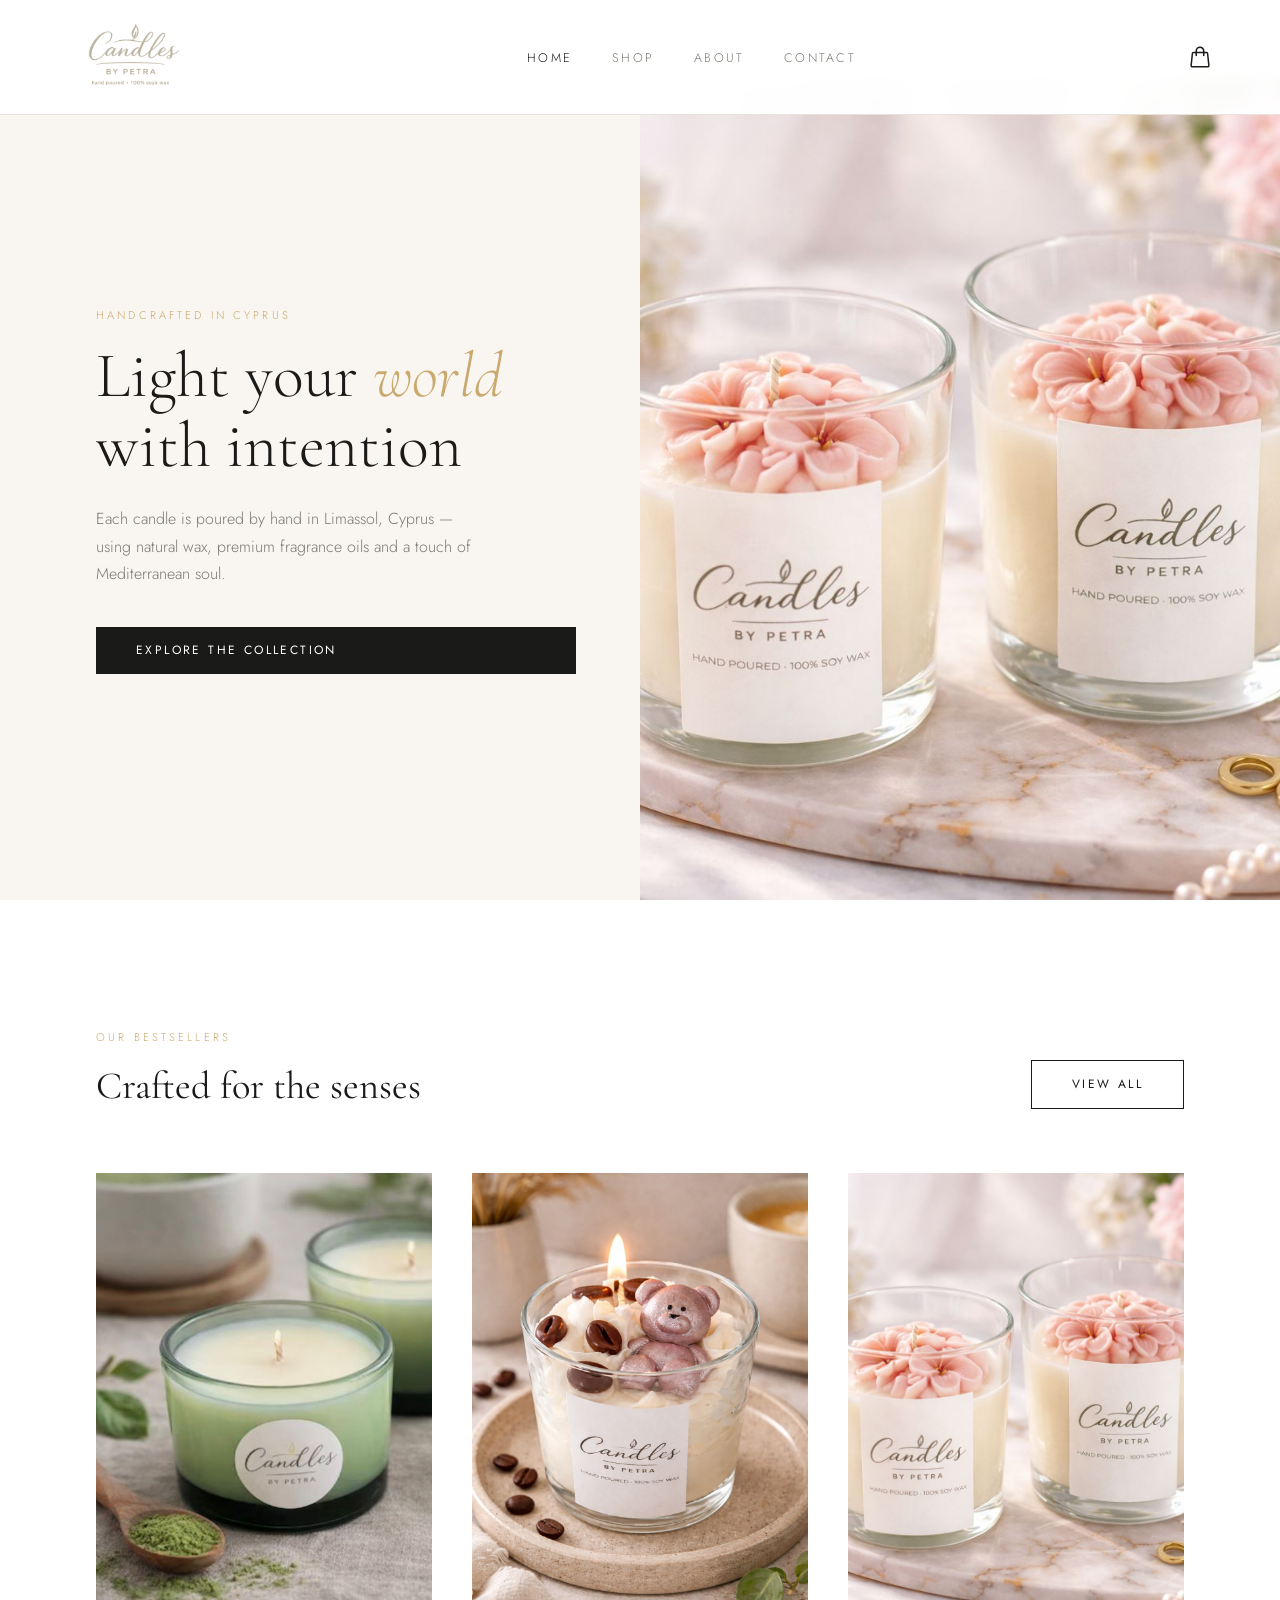
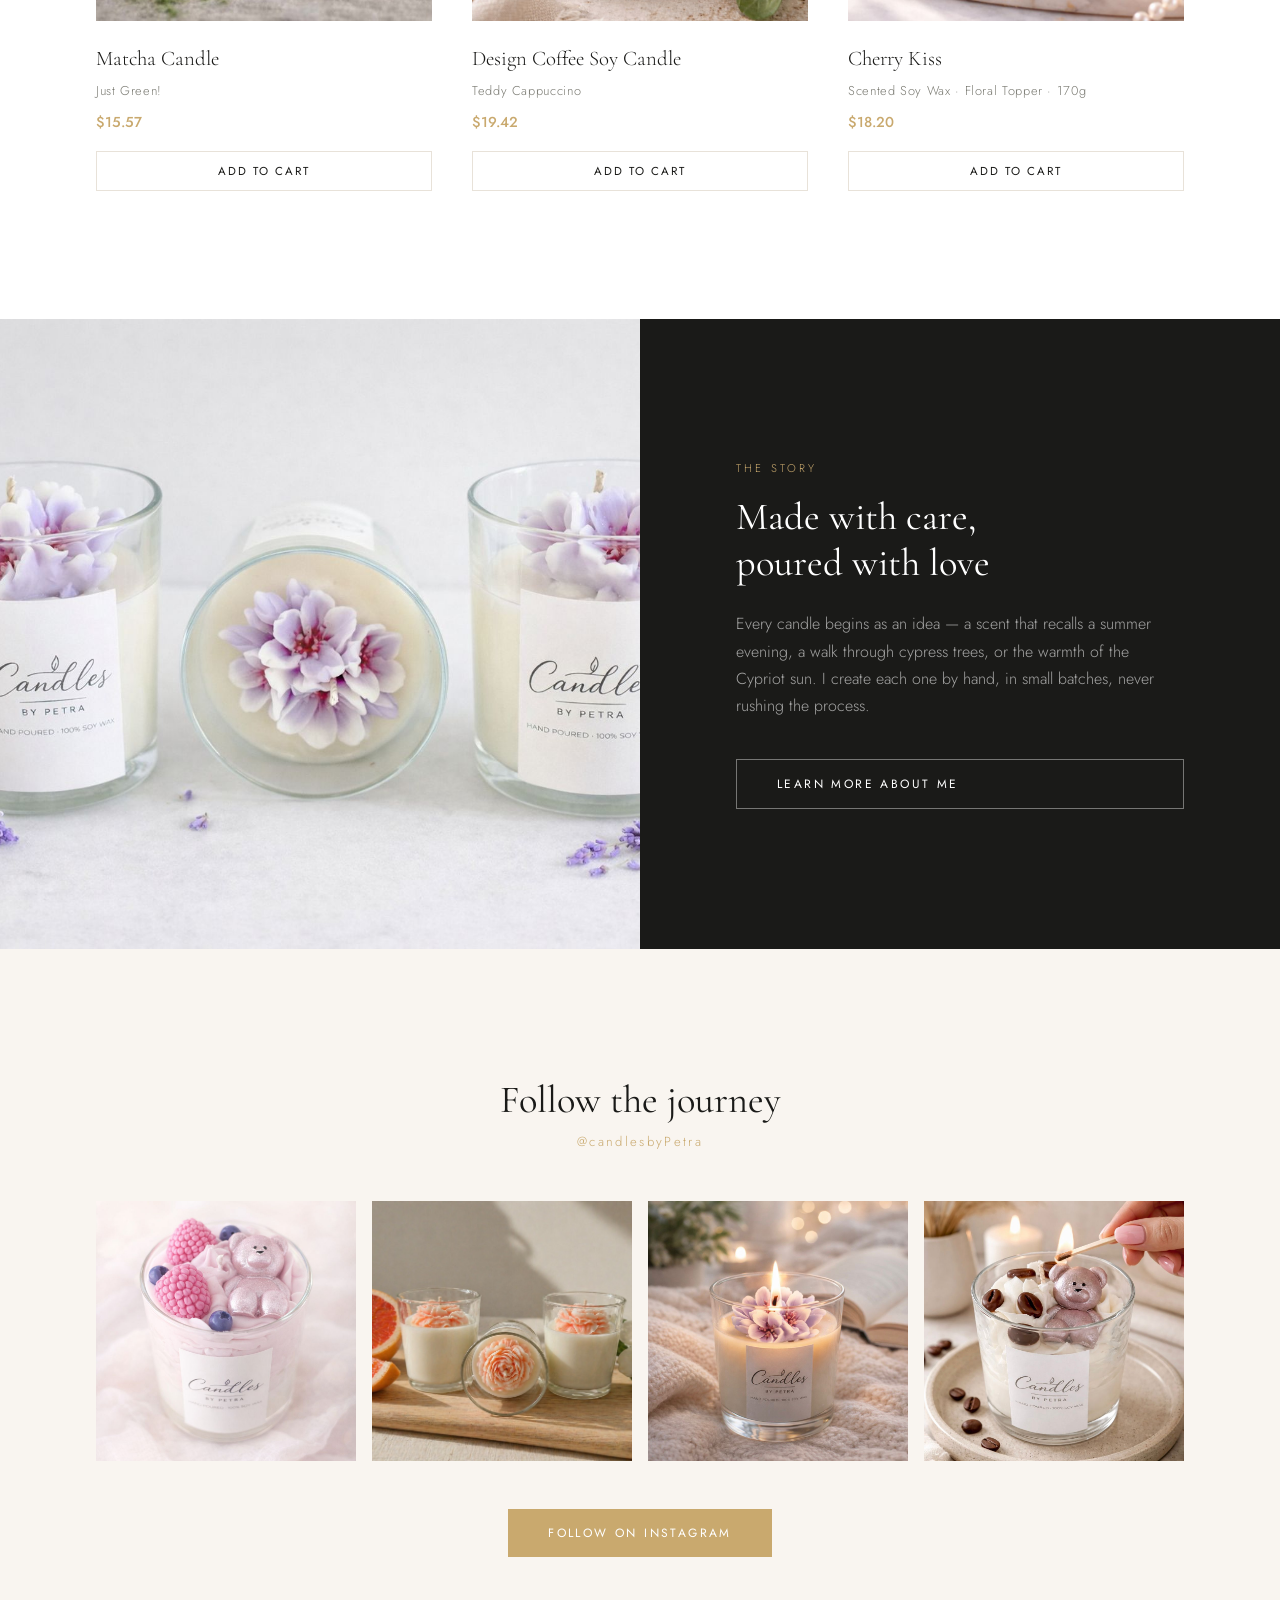
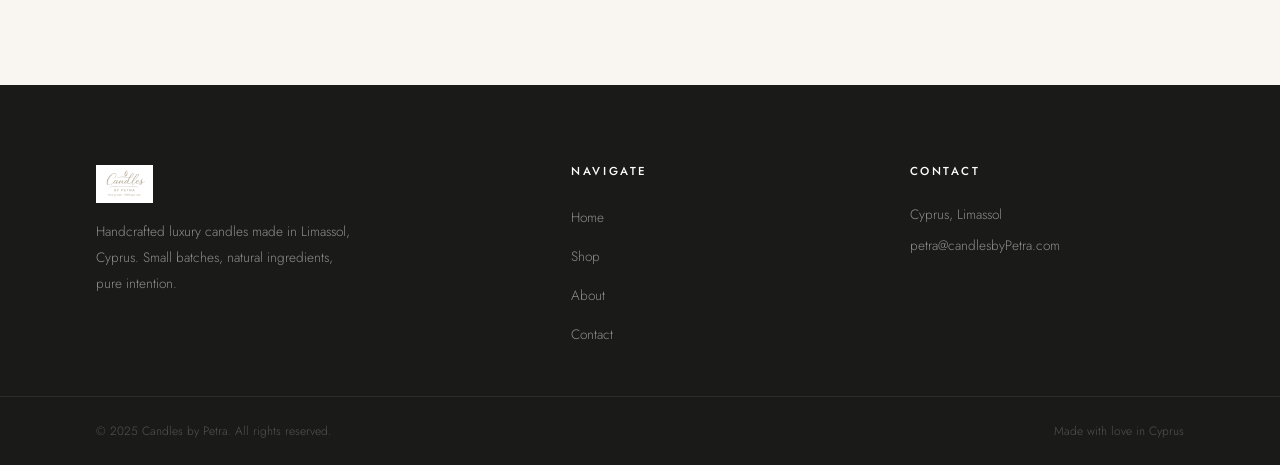
==== index.html @ 8d90f5c4 "Vytvoreni zakladni struktury webu a pridani obrazku" ====
<!DOCTYPE html>
<html lang="en">
<head>
  <meta charset="UTF-8">
  <meta name="viewport" content="width=device-width, initial-scale=1.0">
  <title>Candles by Petra — Handcrafted Luxury Candles, Cyprus</title>
  <meta name="description" content="Handcrafted luxury candles made with love in Cyprus. Natural ingredients, unique scents, pure artisan quality.">
  <link rel="stylesheet" href="css/style.css">
</head>
<body>

  <!-- NAV -->
  <nav>
    <a class="nav-logo" href="index.html">
      <img src="images/logo.jpeg" alt="Candles by Petra">
    </a>
    <ul class="nav-links">
      <li><a href="index.html" class="active">Home</a></li>
      <li><a href="pages/shop/shop.html">Shop</a></li>
      <li><a href="pages/about/about.html">About</a></li>
      <li><a href="pages/contact/contact.html">Contact</a></li>
    </ul>
    <button class="cart-icon-btn" onclick="openCart()">
      <svg xmlns="http://www.w3.org/2000/svg" fill="none" viewBox="0 0 24 24" stroke-width="1.5" stroke="currentColor">
        <path stroke-linecap="round" stroke-linejoin="round" d="M15.75 10.5V6a3.75 3.75 0 1 0-7.5 0v4.5m11.356-1.993 1.263 12c.07.665-.45 1.243-1.119 1.243H4.25a1.125 1.125 0 0 1-1.12-1.243l1.264-12A1.125 1.125 0 0 1 5.513 7.5h12.974c.576 0 1.059.435 1.119 1.007Z" />
      </svg>
      <span class="cart-badge">0</span>
    </button>
  </nav>

  <!-- HERO -->
  <section class="hero">
    <div class="hero-content">
      <span class="section-label">Handcrafted in Cyprus</span>
      <h1 class="hero-title">
        Light your <em>world</em><br>with intention
      </h1>
      <p class="hero-subtitle">
        Each candle is poured by hand in Limassol, Cyprus — using natural wax, premium fragrance oils and a touch of Mediterranean soul.
      </p>
      <a href="pages/shop/shop.html" class="btn btn-dark">Explore the Collection</a>
    </div>
    <div class="hero-image">
      <img src="images/Cherry Kiss-web photo.jpeg" alt="Candles by Petra">
    </div>
  </section>

  <!-- FEATURED PRODUCTS -->
  <section class="featured">
    <div class="featured-header">
      <div>
        <span class="section-label">Our Bestsellers</span>
        <h2>Crafted for the senses</h2>
      </div>
      <a href="pages/shop/shop.html" class="btn btn-outline">View all</a>
    </div>

    <div class="products-grid">

      <div class="product-card" data-name="Matcha Candle" data-price="15.57">
        <div class="product-image">
          <img src="images/matcha.jpeg" alt="Matcha Candle" onclick="openLightbox(this)">
          <div class="flame"></div>
        </div>
        <p class="product-name">Matcha Candle</p>
        <p class="product-scent">Just Green!</p>
        <p class="product-price">$15.57</p>
        <button class="btn-cart" onclick="addToCartFromCard(this)">Add to Cart</button>
      </div>

      <div class="product-card" data-name="Design Coffee Soy Candle" data-price="19.42">
        <div class="product-image">
          <img src="images/Teddy cappuccino.jpeg" alt="Design Coffee Soy Candle" onclick="openLightbox(this)">
          <div class="flame"></div>
        </div>
        <p class="product-name">Design Coffee Soy Candle</p>
        <p class="product-scent">Teddy Cappuccino</p>
        <p class="product-price">$19.42</p>
        <button class="btn-cart" onclick="addToCartFromCard(this)">Add to Cart</button>
      </div>

      <div class="product-card" data-name="Cherry Kiss" data-price="18.20">
        <div class="product-image">
          <img src="images/Cherry Kiss-web photo.jpeg" alt="Cherry Kiss Candle" onclick="openLightbox(this)">
          <div class="flame"></div>
        </div>
        <p class="product-name">Cherry Kiss</p>
        <p class="product-scent">Scented Soy Wax · Floral Topper · 170g</p>
        <p class="product-price">$18.20</p>
        <button class="btn-cart" onclick="addToCartFromCard(this)">Add to Cart</button>
      </div>

    </div>
  </section>

  <!-- ABOUT TEASER -->
  <section class="about-teaser">
    <div class="about-teaser-image">
      <img src="images/levander.jpeg" alt="Candles by Petra">
    </div>
    <div class="about-teaser-content">
      <span class="section-label">The Story</span>
      <h2>Made with care,<br>poured with love</h2>
      <p>
        Every candle begins as an idea — a scent that recalls a summer evening, a walk through cypress trees, or the warmth of the Cypriot sun. I create each one by hand, in small batches, never rushing the process.
      </p>
      <a href="pages/about/about.html" class="btn btn-outline">Learn more about me</a>
    </div>
  </section>

  <!-- INSTAGRAM -->
  <section class="instagram">
    <h2>Follow the journey</h2>
    <a href="#" class="instagram-handle">@candlesbyPetra</a>

    <div class="instagram-grid">
      <div class="instagram-item">
        <img src="images/Teddy Berry.jpeg" alt="">
      </div>
      <div class="instagram-item">
        <img src="images/citrus bloom.jpeg" alt="">
      </div>
      <div class="instagram-item">
        <img src="images/levander2.jpeg" alt="">
      </div>
      <div class="instagram-item">
        <img src="images/Teddy cappuccino2.jpeg" alt="">
      </div>
    </div>

    <a href="#" class="btn btn-gold">Follow on Instagram</a>
  </section>

  <!-- FOOTER -->
  <footer>
    <div class="footer-brand">
      <a class="footer-logo" href="index.html"><img src="images/logo.jpeg" alt="Candles by Petra" style="height:38px;width:auto;"></a>
      <p>Handcrafted luxury candles made in Limassol, Cyprus. Small batches, natural ingredients, pure intention.</p>
    </div>
    <div class="footer-col">
      <h4>Navigate</h4>
      <ul>
        <li><a href="index.html">Home</a></li>
        <li><a href="pages/shop/shop.html">Shop</a></li>
        <li><a href="pages/about/about.html">About</a></li>
        <li><a href="pages/contact/contact.html">Contact</a></li>
      </ul>
    </div>
    <div class="footer-col">
      <h4>Contact</h4>
      <p>Cyprus, Limassol</p>
      <p>petra@candlesbyPetra.com</p>
    </div>
  </footer>
  <div class="footer-bottom">
    <span>&copy; 2025 Candles by Petra. All rights reserved.</span>
    <span>Made with love in Cyprus</span>
  </div>

  <!-- CART DRAWER -->
  <div id="cart-overlay" onclick="closeCart()"></div>
  <div id="cart-drawer">
    <div class="cart-header">
      <h3>Your Cart</h3>
      <button class="cart-header-close" onclick="closeCart()">&times;</button>
    </div>
    <div id="cart-items"></div>
    <div class="cart-footer">
      <div class="cart-total-row">
        <span>Total</span>
        <span id="cart-total">$0.00</span>
      </div>
      <button class="btn-checkout">Proceed to Checkout</button>
      <p class="cart-note">Secure payment coming soon — we'll be in touch to confirm your order.</p>
    </div>
  </div>

  <!-- LIGHTBOX -->
  <div id="lightbox">
    <button id="lightbox-close" onclick="closeLightbox()">&times;</button>
    <img id="lightbox-img" src="" alt="">
  </div>

  <script src="js/cart.js"></script>
  <script>
    function openLightbox(img) {
      document.getElementById('lightbox-img').src = img.src;
      document.getElementById('lightbox').classList.add('active');
      document.body.style.overflow = 'hidden';
    }
    function closeLightbox() {
      document.getElementById('lightbox').classList.remove('active');
      document.body.style.overflow = '';
    }
    document.getElementById('lightbox').addEventListener('click', function(e) {
      if (e.target === this) closeLightbox();
    });
    document.addEventListener('keydown', function(e) {
      if (e.key === 'Escape') closeLightbox();
    });
  </script>

</body>
</html>
---- css/style.css ----
@import url('https://fonts.googleapis.com/css2?family=Cormorant+Garamond:ital,wght@0,300;0,400;0,500;1,300;1,400&family=Jost:wght@300;400;500&display=swap');

*, *::before, *::after {
  box-sizing: border-box;
  margin: 0;
  padding: 0;
}

:root {
  --cream: #f9f5f0;
  --white: #ffffff;
  --gold: #c9a96e;
  --gold-light: #e8d5b0;
  --dark: #1a1a18;
  --grey: #7a7a72;
  --border: #e8e2d9;
}

html {
  scroll-behavior: smooth;
}

body {
  background-color: var(--cream);
  color: var(--dark);
  font-family: 'Jost', sans-serif;
  font-weight: 300;
  font-size: 16px;
  line-height: 1.7;
}

h1, h2, h3, h4 {
  font-family: 'Cormorant Garamond', serif;
  font-weight: 400;
  line-height: 1.2;
}

a {
  color: inherit;
  text-decoration: none;
}

img {
  display: block;
  max-width: 100%;
}

/* ── NAV ── */

nav {
  position: fixed;
  top: 0;
  left: 0;
  right: 0;
  z-index: 100;
  display: flex;
  align-items: center;
  justify-content: space-between;
  padding: 0.75rem 4rem;
  background-color: rgba(255, 255, 255, 0.97);
  backdrop-filter: blur(8px);
  border-bottom: 1px solid var(--border);
}

.nav-logo {
  display: flex;
  align-items: center;
  gap: 0.6rem;
}

.nav-logo img {
  height: 90px;
  width: auto;
  object-fit: contain;
}

.nav-links {
  display: flex;
  gap: 2.5rem;
  list-style: none;
}

.nav-links a {
  font-size: 0.78rem;
  letter-spacing: 0.18em;
  text-transform: uppercase;
  color: var(--grey);
  transition: color 0.3s;
}

.nav-links a:hover,
.nav-links a.active {
  color: var(--dark);
}

/* ── BUTTONS ── */

.btn {
  display: inline-block;
  padding: 0.85rem 2.5rem;
  font-family: 'Jost', sans-serif;
  font-size: 0.75rem;
  font-weight: 400;
  letter-spacing: 0.2em;
  text-transform: uppercase;
  transition: all 0.3s;
  cursor: pointer;
  border: none;
}

.btn-dark {
  background-color: var(--dark);
  color: var(--white);
}

.btn-dark:hover {
  background-color: var(--gold);
}

.btn-outline {
  background-color: transparent;
  color: var(--dark);
  border: 1px solid var(--dark);
}

.btn-outline:hover {
  background-color: var(--dark);
  color: var(--white);
}

.btn-gold {
  background-color: var(--gold);
  color: var(--white);
}

.btn-gold:hover {
  background-color: var(--dark);
}

/* ── SECTION LABEL ── */

.section-label {
  display: block;
  font-size: 0.7rem;
  letter-spacing: 0.28em;
  text-transform: uppercase;
  color: var(--gold);
  margin-bottom: 1rem;
}

/* ── PLACEHOLDER (dokud nejsou fotky) ── */

.placeholder {
  width: 100%;
  height: 100%;
  background-color: var(--gold-light);
  display: flex;
  align-items: center;
  justify-content: center;
  color: var(--gold);
  font-family: 'Cormorant Garamond', serif;
  font-size: 0.9rem;
  letter-spacing: 0.1em;
}

/* ── HERO ── */

.hero {
  min-height: 100vh;
  display: grid;
  grid-template-columns: 1fr 1fr;
  padding-top: 80px;
}

.hero-content {
  display: flex;
  flex-direction: column;
  justify-content: center;
  padding: 6rem 4rem 6rem 6rem;
}

.hero-title {
  font-size: clamp(3rem, 5vw, 5.5rem);
  font-weight: 300;
  margin-bottom: 1.5rem;
  line-height: 1.1;
}

.hero-title em {
  font-style: italic;
  color: var(--gold);
}

.hero-subtitle {
  font-size: 1rem;
  color: var(--grey);
  margin-bottom: 2.5rem;
  max-width: 380px;
}

.hero-image {
  overflow: hidden;
  position: relative;
}

.hero-image img {
  width: 100%;
  height: 100%;
  object-fit: cover;
}

/* ── FEATURED PRODUCTS ── */

.featured {
  padding: 8rem 6rem;
  background-color: var(--white);
}

.featured-header {
  display: flex;
  align-items: flex-end;
  justify-content: space-between;
  margin-bottom: 4rem;
}

.featured-header h2 {
  font-size: clamp(2rem, 3vw, 3rem);
}

.products-grid {
  display: grid;
  grid-template-columns: repeat(3, 1fr);
  gap: 2.5rem;
}

.product-card {
  cursor: pointer;
}

.product-image {
  aspect-ratio: 3/4;
  overflow: hidden;
  margin-bottom: 1.25rem;
  position: relative;
}

.product-image img {
  width: 100%;
  height: 100%;
  object-fit: cover;
  transition: transform 0.6s ease;
}

.product-card:hover .product-image img,
.product-card:hover .product-image .placeholder {
  transform: scale(1.04);
}

.product-card:hover .placeholder {
  transform: scale(1.04);
}

.product-name {
  font-family: 'Cormorant Garamond', serif;
  font-size: 1.3rem;
  margin-bottom: 0.25rem;
}

.product-scent {
  font-size: 0.8rem;
  color: var(--grey);
  letter-spacing: 0.05em;
  margin-bottom: 0.5rem;
}

.product-price {
  font-size: 0.9rem;
  color: var(--gold);
  font-weight: 500;
}

/* ── ABOUT TEASER ── */

.about-teaser {
  display: grid;
  grid-template-columns: 1fr 1fr;
  min-height: 70vh;
}

.about-teaser-image {
  overflow: hidden;
}

.about-teaser-image img {
  width: 100%;
  height: 100%;
  object-fit: cover;
}

.about-teaser-content {
  display: flex;
  flex-direction: column;
  justify-content: center;
  padding: 6rem;
  background-color: var(--dark);
  color: var(--white);
}

.about-teaser-content .section-label {
  color: var(--gold);
}

.about-teaser-content h2 {
  font-size: clamp(2rem, 3vw, 3rem);
  margin-bottom: 1.5rem;
  color: var(--white);
}

.about-teaser-content p {
  color: rgba(255,255,255,0.6);
  margin-bottom: 2.5rem;
  max-width: 420px;
}

.about-teaser-content .btn-outline {
  color: var(--white);
  border-color: rgba(255,255,255,0.4);
}

.about-teaser-content .btn-outline:hover {
  background-color: var(--gold);
  border-color: var(--gold);
}

/* ── INSTAGRAM ── */

.instagram {
  padding: 8rem 6rem;
  text-align: center;
}

.instagram h2 {
  font-size: clamp(2rem, 3vw, 3rem);
  margin-bottom: 0.5rem;
}

.instagram-handle {
  display: block;
  font-size: 0.82rem;
  color: var(--gold);
  letter-spacing: 0.18em;
  margin-bottom: 3rem;
}

.instagram-grid {
  display: grid;
  grid-template-columns: repeat(4, 1fr);
  gap: 1rem;
  margin-bottom: 3rem;
}

.instagram-item {
  aspect-ratio: 1;
  overflow: hidden;
}

.instagram-item img {
  width: 100%;
  height: 100%;
  object-fit: cover;
  transition: transform 0.4s ease;
}

.instagram-item:hover img,
.instagram-item:hover .placeholder {
  transform: scale(1.05);
}

/* ── FOOTER ── */

footer {
  background-color: var(--dark);
  color: rgba(255,255,255,0.5);
  padding: 5rem 6rem 3rem;
  display: grid;
  grid-template-columns: 1.5fr 1fr 1fr;
  gap: 4rem;
}

.footer-logo {
  font-family: 'Cormorant Garamond', serif;
  font-size: 1.5rem;
  color: var(--white);
  margin-bottom: 1rem;
  display: block;
}

.footer-logo span {
  color: var(--gold);
}

.footer-brand p {
  font-size: 0.85rem;
  line-height: 1.9;
  max-width: 260px;
}

.footer-col h4 {
  color: var(--white);
  font-family: 'Jost', sans-serif;
  font-size: 0.72rem;
  font-weight: 500;
  letter-spacing: 0.22em;
  text-transform: uppercase;
  margin-bottom: 1.5rem;
}

.footer-col ul {
  list-style: none;
  display: flex;
  flex-direction: column;
  gap: 0.75rem;
}

.footer-col a {
  font-size: 0.85rem;
  color: rgba(255,255,255,0.5);
  transition: color 0.3s;
}

.footer-col a:hover {
  color: var(--gold);
}

.footer-col p {
  font-size: 0.85rem;
  margin-bottom: 0.5rem;
}

.footer-bottom {
  background-color: var(--dark);
  border-top: 1px solid rgba(255,255,255,0.08);
  padding: 1.5rem 6rem;
  font-size: 0.75rem;
  color: rgba(255,255,255,0.25);
  display: flex;
  justify-content: space-between;
}

/* ── PAGE HEADER ── */

.page-header {
  padding: 12rem 6rem 6rem;
  text-align: center;
  background-color: var(--white);
  border-bottom: 1px solid var(--border);
}

.page-header h1 {
  font-size: clamp(3rem, 5vw, 5rem);
  margin-bottom: 1rem;
}

.page-header p {
  color: var(--grey);
  max-width: 500px;
  margin: 0 auto;
  font-size: 1rem;
}

/* ── SHOP PAGE ── */

.shop-section {
  padding: 6rem;
  background-color: var(--cream);
}

.shop-grid {
  display: grid;
  grid-template-columns: repeat(3, 1fr);
  gap: 3rem;
}

/* ── ABOUT PAGE ── */

.about-story {
  display: grid;
  grid-template-columns: 1fr 1fr;
  min-height: 80vh;
}

.about-story-image {
  overflow: hidden;
}

.about-story-image img {
  width: 100%;
  height: 100%;
  object-fit: cover;
}

.about-story-content {
  padding: 7rem 5rem;
  display: flex;
  flex-direction: column;
  justify-content: center;
}

.about-story-content h2 {
  font-size: clamp(2rem, 3vw, 2.8rem);
  margin-bottom: 1.5rem;
}

.about-story-content p {
  color: var(--grey);
  margin-bottom: 1.25rem;
  max-width: 460px;
}

.about-values {
  padding: 8rem 6rem;
  background-color: var(--white);
  text-align: center;
}

.about-values h2 {
  font-size: clamp(2rem, 3vw, 3rem);
  margin-bottom: 4rem;
}

.values-grid {
  display: grid;
  grid-template-columns: repeat(3, 1fr);
  gap: 3rem;
}

.value-item h3 {
  font-size: 1.4rem;
  margin-bottom: 0.75rem;
  color: var(--gold);
}

.value-item p {
  font-size: 0.9rem;
  color: var(--grey);
}

/* ── CONTACT PAGE ── */

.contact-section {
  display: grid;
  grid-template-columns: 1fr 1fr;
  min-height: 80vh;
  padding-top: 80px;
}

.contact-info {
  padding: 7rem 5rem;
  background-color: var(--dark);
  color: var(--white);
  display: flex;
  flex-direction: column;
  justify-content: center;
}

.contact-info .section-label {
  color: var(--gold);
}

.contact-info h2 {
  font-size: clamp(2rem, 3vw, 3rem);
  color: var(--white);
  margin-bottom: 1.5rem;
}

.contact-info p {
  color: rgba(255,255,255,0.6);
  margin-bottom: 2.5rem;
  max-width: 380px;
}

.contact-detail {
  margin-bottom: 1.25rem;
}

.contact-detail-label {
  font-size: 0.72rem;
  letter-spacing: 0.2em;
  text-transform: uppercase;
  color: var(--gold);
  margin-bottom: 0.25rem;
}

.contact-detail-value {
  font-size: 0.95rem;
  color: rgba(255,255,255,0.8);
}

.contact-form-wrap {
  padding: 7rem 5rem;
  background-color: var(--cream);
  display: flex;
  flex-direction: column;
  justify-content: center;
}

.contact-form-wrap h2 {
  font-size: clamp(1.8rem, 2.5vw, 2.5rem);
  margin-bottom: 2.5rem;
}

.form-group {
  margin-bottom: 1.5rem;
}

.form-group label {
  display: block;
  font-size: 0.72rem;
  letter-spacing: 0.18em;
  text-transform: uppercase;
  color: var(--grey);
  margin-bottom: 0.5rem;
}

.form-group input,
.form-group select,
.form-group textarea {
  width: 100%;
  padding: 0.85rem 1rem;
  background-color: var(--white);
  border: 1px solid var(--border);
  color: var(--dark);
  font-family: 'Jost', sans-serif;
  font-size: 0.9rem;
  font-weight: 300;
  outline: none;
  transition: border-color 0.3s;
  appearance: none;
}

.form-group input:focus,
.form-group select:focus,
.form-group textarea:focus {
  border-color: var(--gold);
}

.form-group textarea {
  height: 130px;
  resize: none;
}

/* ── CART ICON IN NAV ── */

.cart-icon-btn {
  background: none;
  border: none;
  cursor: pointer;
  position: relative;
  padding: 0.25rem;
  display: flex;
  align-items: center;
  color: var(--dark);
  transition: color 0.3s;
}

.cart-icon-btn:hover {
  color: var(--gold);
}

.cart-icon-btn svg {
  width: 24px;
  height: 24px;
}

.cart-badge {
  display: none;
  position: absolute;
  top: -4px;
  right: -6px;
  background-color: var(--gold);
  color: var(--white);
  font-size: 0.65rem;
  font-weight: 500;
  width: 18px;
  height: 18px;
  border-radius: 50%;
  align-items: center;
  justify-content: center;
  font-family: 'Jost', sans-serif;
}

/* ── ADD TO CART BUTTON ── */

.btn-cart {
  display: block;
  width: 100%;
  margin-top: 1rem;
  padding: 0.7rem 1rem;
  background-color: transparent;
  border: 1px solid var(--border);
  color: var(--dark);
  font-family: 'Jost', sans-serif;
  font-size: 0.72rem;
  font-weight: 400;
  letter-spacing: 0.18em;
  text-transform: uppercase;
  cursor: pointer;
  transition: all 0.3s;
}

.btn-cart:hover {
  background-color: var(--dark);
  border-color: var(--dark);
  color: var(--white);
}

/* ── CART OVERLAY ── */

#cart-overlay {
  display: none;
  position: fixed;
  inset: 0;
  background: rgba(0,0,0,0.45);
  z-index: 200;
}

#cart-overlay.active {
  display: block;
}

/* ── CART DRAWER ── */

#cart-drawer {
  position: fixed;
  top: 0;
  right: 0;
  width: 400px;
  max-width: 100vw;
  height: 100vh;
  background: var(--white);
  z-index: 201;
  display: flex;
  flex-direction: column;
  transform: translateX(100%);
  transition: transform 0.4s ease;
}

#cart-drawer.active {
  transform: translateX(0);
}

.cart-header {
  display: flex;
  align-items: center;
  justify-content: space-between;
  padding: 1.75rem 2rem;
  border-bottom: 1px solid var(--border);
}

.cart-header h3 {
  font-size: 1.4rem;
}

.cart-header-close {
  background: none;
  border: none;
  font-size: 1.8rem;
  font-weight: 300;
  cursor: pointer;
  color: var(--grey);
  line-height: 1;
  transition: color 0.2s;
}

.cart-header-close:hover {
  color: var(--dark);
}

#cart-items {
  flex: 1;
  overflow-y: auto;
  padding: 1.5rem 2rem;
}

.cart-empty {
  color: var(--grey);
  font-size: 0.9rem;
  text-align: center;
  padding: 3rem 0;
}

.cart-item {
  display: flex;
  align-items: center;
  justify-content: space-between;
  gap: 1rem;
  padding: 1.25rem 0;
  border-bottom: 1px solid var(--border);
}

.cart-item-info {
  flex: 1;
}

.cart-item-name {
  font-family: 'Cormorant Garamond', serif;
  font-size: 1.05rem;
  margin-bottom: 0.2rem;
}

.cart-item-price {
  font-size: 0.82rem;
  color: var(--gold);
  font-weight: 500;
}

.cart-item-controls {
  display: flex;
  align-items: center;
  gap: 0.5rem;
}

.qty-btn {
  background: none;
  border: 1px solid var(--border);
  width: 28px;
  height: 28px;
  cursor: pointer;
  font-size: 1rem;
  display: flex;
  align-items: center;
  justify-content: center;
  color: var(--dark);
  transition: all 0.2s;
}

.qty-btn:hover {
  background-color: var(--dark);
  color: var(--white);
  border-color: var(--dark);
}

.qty-num {
  font-size: 0.9rem;
  min-width: 20px;
  text-align: center;
}

.cart-remove {
  background: none;
  border: none;
  font-size: 1.3rem;
  color: var(--grey);
  cursor: pointer;
  margin-left: 0.25rem;
  line-height: 1;
  transition: color 0.2s;
}

.cart-remove:hover {
  color: var(--dark);
}

.cart-footer {
  padding: 1.5rem 2rem 2rem;
  border-top: 1px solid var(--border);
}

.cart-total-row {
  display: flex;
  justify-content: space-between;
  align-items: center;
  margin-bottom: 1.25rem;
  font-family: 'Cormorant Garamond', serif;
  font-size: 1.3rem;
}

.cart-total-row span:last-child {
  color: var(--gold);
  font-weight: 500;
}

.btn-checkout {
  display: block;
  width: 100%;
  padding: 1rem;
  background-color: var(--dark);
  color: var(--white);
  font-family: 'Jost', sans-serif;
  font-size: 0.75rem;
  font-weight: 400;
  letter-spacing: 0.2em;
  text-transform: uppercase;
  border: none;
  cursor: pointer;
  transition: background-color 0.3s;
  margin-bottom: 0.75rem;
}

.btn-checkout:hover {
  background-color: var(--gold);
}

.cart-note {
  font-size: 0.75rem;
  color: var(--grey);
  text-align: center;
  line-height: 1.5;
}

/* ── FLAME EFFECT ── */

.flame {
  position: absolute;
  top: 14px;
  left: 50%;
  transform: translateX(-50%);
  width: 18px;
  height: 30px;
  opacity: 0;
  transition: opacity 0.4s ease;
  pointer-events: none;
  z-index: 3;
}

.flame::before {
  content: '';
  position: absolute;
  bottom: 0;
  left: 50%;
  transform: translateX(-50%);
  width: 16px;
  height: 28px;
  background: radial-gradient(ellipse at 50% 90%, #fff 0%, #ffe566 18%, #ff9500 55%, #ff3300 82%, transparent 100%);
  border-radius: 50% 50% 30% 30% / 60% 60% 40% 40%;
  filter: blur(0.5px);
  animation: flicker 0.5s ease-in-out infinite alternate;
}

.flame::after {
  content: '';
  position: absolute;
  bottom: 0;
  left: 50%;
  transform: translateX(-50%);
  width: 10px;
  height: 10px;
  background: rgba(255, 210, 60, 0.5);
  border-radius: 50%;
  filter: blur(5px);
  animation: glow 0.5s ease-in-out infinite alternate;
}

.product-card:hover .flame {
  opacity: 1;
}

@keyframes flicker {
  0%   { transform: translateX(-50%) scaleX(1)    scaleY(1)    rotate(-3deg); filter: blur(0.5px); }
  100% { transform: translateX(-50%) scaleX(0.78) scaleY(1.18) rotate(3deg);  filter: blur(1px);   }
}

@keyframes glow {
  0%   { opacity: 0.5; transform: translateX(-50%) scale(1);   }
  100% { opacity: 1;   transform: translateX(-50%) scale(1.6); }
}

/* ── PRODUCT CARD HOVER ── */

.product-card {
  transition: transform 0.35s ease;
}

.product-card:hover {
  transform: translateY(-8px);
}

.product-image {
  box-shadow: 0 0 0 rgba(0,0,0,0);
  transition: box-shadow 0.35s ease;
}

.product-card:hover .product-image {
  box-shadow: 0 24px 48px rgba(0,0,0,0.13);
}

.product-image img {
  cursor: zoom-in;
}

/* ── LIGHTBOX ── */

#lightbox {
  display: none;
  position: fixed;
  inset: 0;
  background: rgba(10, 10, 8, 0.88);
  z-index: 999;
  align-items: center;
  justify-content: center;
  padding: 2rem;
  cursor: pointer;
}

#lightbox.active {
  display: flex;
}

#lightbox-img {
  max-width: 88vw;
  max-height: 88vh;
  object-fit: contain;
  cursor: default;
  box-shadow: 0 40px 80px rgba(0,0,0,0.5);
}

#lightbox-close {
  position: fixed;
  top: 1.25rem;
  right: 1.75rem;
  color: rgba(255,255,255,0.8);
  font-size: 2.2rem;
  font-weight: 300;
  font-family: 'Jost', sans-serif;
  line-height: 1;
  background: none;
  border: none;
  cursor: pointer;
  transition: color 0.2s;
  z-index: 1000;
}

#lightbox-close:hover {
  color: var(--gold);
}

/* ── RESPONSIVE ── */

@media (max-width: 1024px) {
  nav { padding: 1.25rem 2rem; }
  .hero { grid-template-columns: 1fr; min-height: auto; }
  .hero-image { height: 60vh; }
  .hero-content { padding: 4rem 2.5rem; }
  .featured { padding: 5rem 2.5rem; }
  .products-grid { grid-template-columns: repeat(2, 1fr); }
  .about-teaser { grid-template-columns: 1fr; }
  .about-teaser-image { height: 50vh; }
  .about-teaser-content { padding: 4rem 2.5rem; }
  .instagram { padding: 5rem 2.5rem; }
  .instagram-grid { grid-template-columns: repeat(2, 1fr); }
  footer { grid-template-columns: 1fr 1fr; padding: 4rem 2.5rem 2.5rem; gap: 2rem; }
  .footer-bottom { padding: 1rem 2.5rem; }
  .page-header { padding: 8rem 2.5rem 4rem; }
  .shop-section { padding: 4rem 2.5rem; }
  .shop-grid { grid-template-columns: repeat(2, 1fr); }
  .about-story { grid-template-columns: 1fr; }
  .about-story-image { height: 50vh; }
  .about-story-content { padding: 4rem 2.5rem; }
  .about-values { padding: 5rem 2.5rem; }
  .values-grid { grid-template-columns: 1fr; gap: 2rem; }
  .contact-section { grid-template-columns: 1fr; }
  .contact-info { padding: 5rem 2.5rem; }
  .contact-form-wrap { padding: 4rem 2.5rem; }
}

@media (max-width: 600px) {
  nav { padding: 1rem 1.5rem; }
  .nav-links { gap: 1.5rem; }
  .hero-content { padding: 3rem 1.5rem; }
  .featured { padding: 4rem 1.5rem; }
  .products-grid { grid-template-columns: 1fr; }
  .featured-header { flex-direction: column; align-items: flex-start; gap: 1rem; }
  .about-teaser-content { padding: 3rem 1.5rem; }
  .instagram { padding: 4rem 1.5rem; }
  footer { grid-template-columns: 1fr; padding: 3rem 1.5rem 2rem; }
  .footer-bottom { padding: 1rem 1.5rem; flex-direction: column; gap: 0.5rem; }
  .shop-section { padding: 3rem 1.5rem; }
  .shop-grid { grid-template-columns: 1fr; }
  .about-story-content { padding: 3rem 1.5rem; }
  .about-values { padding: 4rem 1.5rem; }
  .contact-info { padding: 4rem 1.5rem; }
  .contact-form-wrap { padding: 3rem 1.5rem; }
}
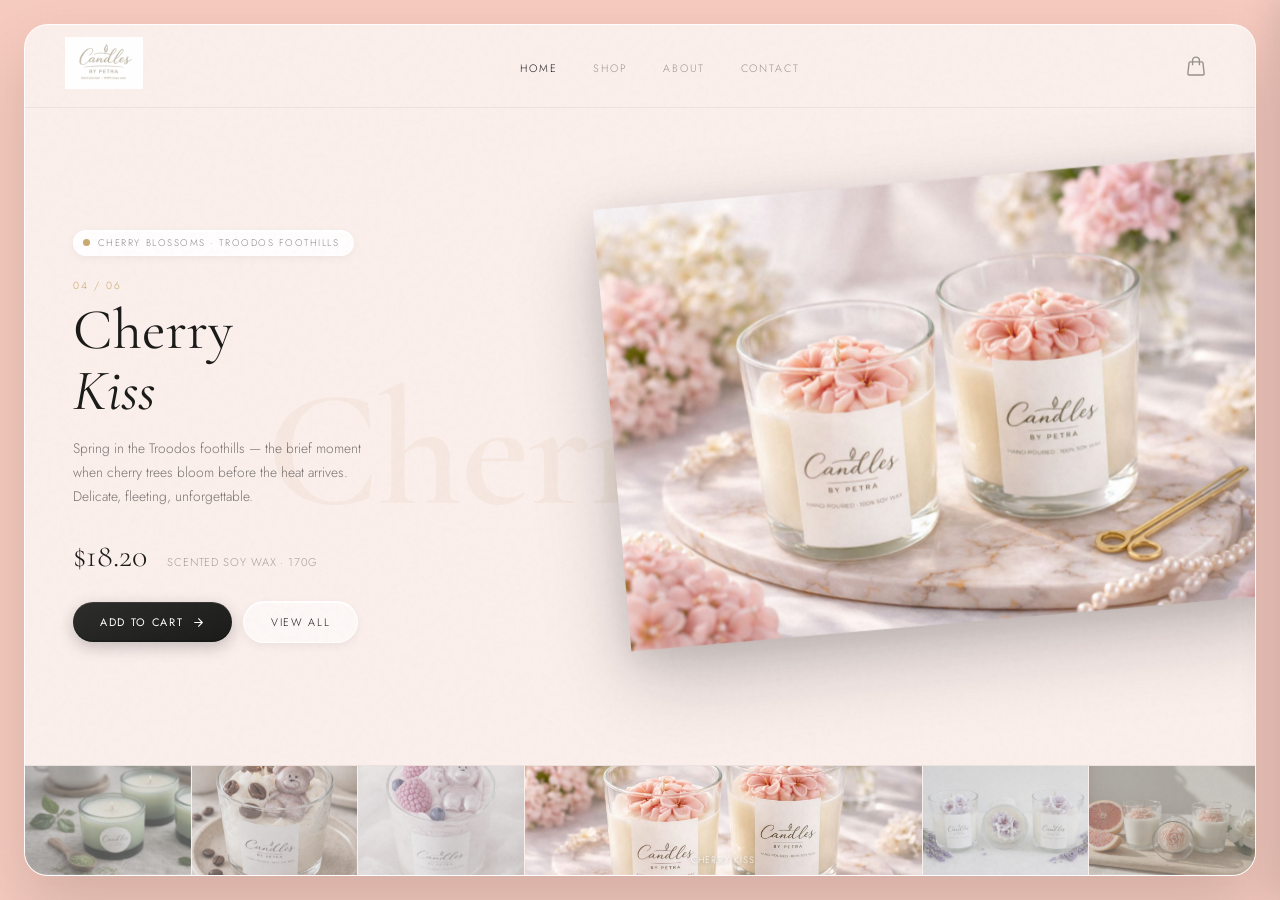
==== commit 983a008f: "upravy" ====
--- a/index.html
+++ b/index.html
@@ -5,173 +5,475 @@
   <meta name="viewport" content="width=device-width, initial-scale=1.0">
   <title>Candles by Petra — Handcrafted Luxury Candles, Cyprus</title>
   <meta name="description" content="Handcrafted luxury candles made with love in Cyprus. Natural ingredients, unique scents, pure artisan quality.">
-  <link rel="stylesheet" href="css/style.css">
+  <link href="https://fonts.googleapis.com/css2?family=Cormorant+Garamond:ital,wght@0,300;0,400;0,600;1,400&family=Jost:wght@200;300;400;500&display=swap" rel="stylesheet">
+  <style>
+    *, *::before, *::after { box-sizing:border-box; margin:0; padding:0; }
+    :root { --gold:#c9a96e; --dark:#1a1a18; --border:#e8e2d9; --grey:#7a7a72; --cream:#f9f5f0; --white:#ffffff; }
+
+    html, body { width:100%; height:100%; overflow:hidden; font-family:'Jost',sans-serif; font-weight:300; }
+
+    body {
+      display:flex; align-items:center; justify-content:center;
+      padding:1.5rem;
+      background-color:#ecccc4;
+      transition:background-color .28s ease;
+    }
+
+    /* ambient outer glow */
+    #ambient {
+      position:fixed; inset:-60px; z-index:0; pointer-events:none;
+      background-color:#ecccc4;
+      transition:background-color .28s ease;
+      filter:blur(50px) saturate(1.4);
+      transform:translateZ(0);
+    }
+
+    /* ── CARD ── */
+    .card {
+      position:relative; z-index:1;
+      width:100%; max-width:1300px;
+      height:calc(100vh - 3rem);
+      background:rgba(255,255,255,.84);
+      border-radius:24px;
+      border:1px solid rgba(255,255,255,.75);
+      box-shadow:0 32px 64px rgba(0,0,0,.14);
+      display:flex; flex-direction:column;
+      overflow:hidden;
+      transform:translateZ(0);
+      will-change:transform;
+    }
+
+    #card-bg {
+      position:absolute; inset:0; z-index:0; pointer-events:none;
+      background-color:#ecccc4;
+      transition:background-color .28s ease;
+      opacity:.18;
+    }
+
+    .card::after {
+      content:''; position:absolute; inset:0; z-index:99; pointer-events:none;
+      background-image:url("data:image/svg+xml,%3Csvg viewBox='0 0 200 200' xmlns='http://www.w3.org/2000/svg'%3E%3Cfilter id='n'%3E%3CfeTurbulence type='fractalNoise' baseFrequency='0.75' numOctaves='4' stitchTiles='stitch'/%3E%3C/filter%3E%3Crect width='100%25' height='100%25' filter='url(%23n)' opacity='0.038'/%3E%3C/svg%3E");
+      opacity:.5;
+    }
+
+    /* ── NAV ── */
+    .card-nav {
+      position:relative; z-index:10; flex-shrink:0;
+      display:flex; align-items:center; justify-content:space-between;
+      padding:.75rem 2.5rem;
+      border-bottom:1px solid rgba(0,0,0,.055);
+    }
+
+    .nav-logo img { height:52px; width:auto; display:block; }
+
+    .nav-links { display:flex; gap:2.2rem; list-style:none; align-items:center; }
+    .nav-links a {
+      font-size:.67rem; letter-spacing:.18em; text-transform:uppercase;
+      color:rgba(26,26,24,.42); text-decoration:none; transition:color .2s;
+    }
+    .nav-links a:hover, .nav-links a.active { color:var(--dark); }
+
+    /* cart icon in nav */
+    .cart-btn {
+      background:none; border:none; cursor:pointer;
+      position:relative; display:flex; align-items:center; justify-content:center;
+      width:38px; height:38px; color:rgba(26,26,24,.45);
+      transition:color .2s; flex-shrink:0;
+    }
+    .cart-btn:hover { color:var(--dark); }
+    .cart-btn svg { width:22px; height:22px; }
+    .cart-badge {
+      position:absolute; top:2px; right:2px;
+      min-width:16px; height:16px; padding:0 3px;
+      background:var(--gold); color:#fff; border-radius:8px;
+      font-size:.58rem; font-weight:400;
+      display:none; align-items:center; justify-content:center;
+    }
+
+    /* ── WATERMARK ── */
+    #watermark {
+      position:absolute; top:50%; left:50%;
+      transform:translate(-50%,-50%) translateZ(0);
+      font-family:'Cormorant Garamond',serif;
+      font-size:clamp(4rem,13vw,11rem);
+      font-weight:600; line-height:1; white-space:nowrap; letter-spacing:-.01em;
+      color:rgba(201,169,110,.09);
+      pointer-events:none; z-index:1; user-select:none;
+    }
+
+    /* ── MAIN ── */
+    .card-main {
+      flex:1; min-height:0; position:relative; z-index:2;
+      display:flex; align-items:stretch;
+    }
+
+    /* ── LEFT TEXT ── */
+    .text-col {
+      width:46%; display:flex; flex-direction:column; justify-content:center;
+      padding:1.5rem 1.5rem 1.5rem 3rem; position:relative; z-index:3;
+      transition:opacity .14s ease, transform .14s ease;
+      will-change:opacity,transform;
+    }
+    .text-col.out { opacity:0; transform:translateX(-14px) translateZ(0); }
+
+    .origin-badge {
+      display:inline-flex; align-items:center; gap:.5rem;
+      background:rgba(255,255,255,.88);
+      border:1px solid rgba(255,255,255,.9); border-radius:100px;
+      padding:.3rem .85rem .3rem .55rem; margin-bottom:1.4rem; width:fit-content;
+      box-shadow:0 2px 8px rgba(0,0,0,.05),0 1px 0 rgba(255,255,255,.9) inset;
+    }
+    .origin-dot { width:7px; height:7px; border-radius:50%; background:var(--gold); flex-shrink:0; }
+    .origin-label { font-size:.6rem; letter-spacing:.16em; text-transform:uppercase; color:rgba(26,26,24,.5); }
+
+    .candle-idx { font-size:.65rem; letter-spacing:.2em; text-transform:uppercase; color:var(--gold); margin-bottom:.45rem; }
+
+    .candle-name {
+      font-family:'Cormorant Garamond',serif;
+      font-size:clamp(2.6rem,4.5vw,4rem); font-weight:400; line-height:1.06;
+      color:var(--dark); margin-bottom:.85rem;
+    }
+    .candle-name em { font-style:italic; }
+
+    .candle-desc { font-size:.86rem; line-height:1.75; color:rgba(26,26,24,.58); max-width:320px; margin-bottom:1.75rem; }
+
+    .price-row { display:flex; align-items:baseline; gap:1.25rem; margin-bottom:1.6rem; }
+    .candle-price { font-family:'Cormorant Garamond',serif; font-size:2rem; color:var(--dark); }
+    .candle-scent { font-size:.7rem; letter-spacing:.08em; color:rgba(26,26,24,.38); text-transform:uppercase; }
+
+    .btn-row { display:flex; gap:.7rem; align-items:center; }
+
+    .btn-pill {
+      display:inline-flex; align-items:center; gap:.55rem;
+      padding:.75rem 1.7rem; border-radius:100px;
+      font-family:'Jost',sans-serif; font-size:.68rem; letter-spacing:.15em; text-transform:uppercase;
+      border:none; cursor:pointer;
+      transition:transform .12s ease, box-shadow .12s ease;
+      will-change:transform;
+    }
+    .btn-pill-dark {
+      background:linear-gradient(160deg,#2c2c2a,#1a1a18); color:#fff;
+      box-shadow:0 5px 16px rgba(0,0,0,.22),0 1px 0 rgba(255,255,255,.09) inset,0 -2px 0 rgba(0,0,0,.18) inset;
+    }
+    .btn-pill-dark:hover  { transform:translateY(-2px) translateZ(0); box-shadow:0 9px 22px rgba(0,0,0,.26),0 1px 0 rgba(255,255,255,.09) inset; }
+    .btn-pill-dark:active { transform:translateY(1px)  translateZ(0); box-shadow:0 2px 8px rgba(0,0,0,.2),0 -3px 5px rgba(0,0,0,.16) inset; }
+
+    .btn-pill-ghost {
+      background:rgba(255,255,255,.5); color:var(--dark);
+      border:1px solid rgba(255,255,255,.8);
+      box-shadow:0 3px 10px rgba(0,0,0,.06),0 1px 0 rgba(255,255,255,.95) inset;
+      text-decoration:none;
+    }
+    .btn-pill-ghost:hover  { background:rgba(255,255,255,.75); transform:translateY(-2px) translateZ(0); }
+    .btn-pill-ghost:active { transform:translateY(1px) translateZ(0); }
+
+    /* ── RIGHT IMAGE ── */
+    .img-col {
+      width:54%; position:relative; z-index:3;
+      display:flex; align-items:flex-end; justify-content:center;
+      padding-bottom:1rem; overflow:visible;
+    }
+
+    .product-wrap {
+      transform:rotate(-5deg) translateX(3%) translateZ(0);
+      transition:transform .35s cubic-bezier(.22,1,.36,1);
+      will-change:transform;
+      height:calc(100% + 50px); margin-top:-50px;
+      display:flex; align-items:flex-end; justify-content:center;
+      filter:drop-shadow(0 30px 40px rgba(0,0,0,.2)) drop-shadow(0 8px 16px rgba(0,0,0,.1));
+    }
+    .product-wrap:hover { transform:rotate(-2deg) translateX(1%) translateZ(0) scale(1.02); }
+
+    #product-img {
+      height:100%; width:auto; max-width:100%;
+      object-fit:contain; display:block;
+      transition:opacity .18s ease;
+      will-change:opacity;
+      cursor:zoom-in;
+    }
+
+    /* ── STRIP ── */
+    .card-strip {
+      position:relative; z-index:4;
+      display:flex; gap:1px; height:110px; flex-shrink:0;
+      border-top:1px solid rgba(0,0,0,.055); overflow:hidden;
+    }
+
+    .strip-item {
+      flex:1; position:relative; cursor:pointer; overflow:hidden;
+      transition:flex .28s cubic-bezier(.22,1,.36,1);
+    }
+    .strip-item.active { flex:2.4; }
+
+    .strip-item img {
+      width:100%; height:100%; object-fit:cover; display:block;
+      transition:transform .28s ease, filter .28s ease;
+      will-change:transform,filter;
+      filter:brightness(.88) saturate(.65);
+    }
+    .strip-item.active img { filter:brightness(1) saturate(1); }
+    .strip-item:hover img  { transform:scale(1.05) translateZ(0); }
+
+    .strip-item::after {
+      content:''; position:absolute; inset:0; z-index:1;
+      background:rgba(255,255,255,.32); transition:opacity .28s;
+    }
+    .strip-item.active::after { opacity:0; }
+
+    .strip-label {
+      position:absolute; bottom:.55rem; left:0; right:0; z-index:2;
+      text-align:center; font-size:.58rem; letter-spacing:.12em; text-transform:uppercase;
+      color:rgba(255,255,255,.92); text-shadow:0 1px 4px rgba(0,0,0,.4);
+      opacity:0; transition:opacity .2s; white-space:nowrap; overflow:hidden; text-overflow:ellipsis; padding:0 .5rem;
+    }
+    .strip-item.active .strip-label,
+    .strip-item:hover .strip-label { opacity:1; }
+
+    /* ── CART DRAWER ── */
+    #cart-overlay {
+      position:fixed; inset:0; background:rgba(0,0,0,.35);
+      z-index:500; opacity:0; pointer-events:none;
+      transition:opacity .3s ease;
+      transform:translateZ(0);
+    }
+    #cart-overlay.active { opacity:1; pointer-events:all; }
+
+    #cart-drawer {
+      position:fixed; top:0; right:0; width:400px; height:100vh;
+      background:#fff; z-index:501;
+      transform:translateX(100%) translateZ(0); transition:transform .35s ease;
+      display:flex; flex-direction:column;
+      box-shadow:-8px 0 32px rgba(0,0,0,.12);
+      will-change:transform;
+    }
+    #cart-drawer.active { transform:translateX(0); }
+
+    #cart-step-1, #cart-step-2 { display:flex; flex-direction:column; flex:1; overflow:hidden; min-height:0; }
+
+    .cart-header {
+      display:flex; align-items:center; justify-content:space-between;
+      padding:1.5rem 2rem; border-bottom:1px solid var(--border); flex-shrink:0;
+    }
+    .cart-header h3 { font-family:'Cormorant Garamond',serif; font-size:1.4rem; font-weight:400; }
+    .cart-header-close {
+      background:none; border:none; cursor:pointer;
+      font-size:1.4rem; color:var(--grey); line-height:1; padding:.25rem;
+      transition:color .2s;
+    }
+    .cart-header-close:hover { color:var(--dark); }
+
+    #cart-items { flex:1; overflow-y:auto; padding:1rem 2rem; }
+
+    .cart-empty { color:var(--grey); font-size:.9rem; text-align:center; padding:2rem 0; }
+
+    .cart-item {
+      display:flex; align-items:center; justify-content:space-between;
+      padding:.9rem 0; border-bottom:1px solid var(--border);
+    }
+    .cart-item-name  { font-size:.9rem; margin-bottom:.2rem; }
+    .cart-item-price { font-size:.8rem; color:var(--grey); }
+    .cart-item-controls { display:flex; align-items:center; gap:.5rem; }
+
+    .qty-btn {
+      width:28px; height:28px; border:1px solid var(--border); background:#fff;
+      cursor:pointer; font-size:.95rem; display:flex; align-items:center; justify-content:center;
+      border-radius:2px; transition:background .2s;
+    }
+    .qty-btn:hover { background:var(--cream); }
+    .qty-num { font-size:.85rem; min-width:20px; text-align:center; }
+
+    .cart-remove {
+      background:none; border:none; cursor:pointer; color:var(--grey);
+      font-size:1.1rem; padding:.2rem; transition:color .2s; line-height:1;
+    }
+    .cart-remove:hover { color:var(--dark); }
+
+    .cart-footer { padding:1.5rem 2rem 2rem; border-top:1px solid var(--border); flex-shrink:0; }
+
+    .cart-total-row {
+      display:flex; justify-content:space-between; align-items:center;
+      margin-bottom:1.25rem;
+      font-family:'Cormorant Garamond',serif; font-size:1.3rem;
+    }
+    .cart-total-row span:last-child { color:var(--gold); font-weight:500; }
+
+    .btn-checkout {
+      display:block; width:100%; padding:1rem;
+      background:var(--dark); color:#fff;
+      font-family:'Jost',sans-serif; font-size:.75rem; font-weight:400;
+      letter-spacing:.2em; text-transform:uppercase;
+      border:none; cursor:pointer; transition:background .3s; margin-bottom:.75rem;
+    }
+    .btn-checkout:hover { background:var(--gold); }
+
+    .cart-note { font-size:.75rem; color:var(--grey); text-align:center; line-height:1.5; }
+
+    /* checkout step */
+    .checkout-header {
+      display:flex; align-items:center; gap:.75rem;
+      padding:1.5rem 2rem 1rem; border-bottom:1px solid var(--border); flex-shrink:0;
+    }
+    .checkout-back-btn { background:none; border:none; cursor:pointer; color:var(--grey); font-size:1.3rem; transition:color .2s; }
+    .checkout-back-btn:hover { color:var(--dark); }
+    .checkout-header h3 { font-family:'Cormorant Garamond',serif; font-size:1.3rem; font-weight:400; }
+
+    .checkout-body { flex:1; overflow-y:auto; padding:1.5rem 2rem; }
+
+    .checkout-summary { background:var(--cream); border:1px solid var(--border); border-radius:4px; padding:1rem 1.25rem; margin-bottom:1.75rem; }
+    .checkout-summary-row { display:flex; justify-content:space-between; font-size:.85rem; color:var(--grey); padding:.2rem 0; }
+    .checkout-summary-total { display:flex; justify-content:space-between; font-family:'Cormorant Garamond',serif; font-size:1.1rem; border-top:1px solid var(--border); margin-top:.6rem; padding-top:.6rem; }
+    .checkout-summary-total span:last-child { color:var(--gold); font-weight:500; }
+
+    .checkout-form-row { display:grid; grid-template-columns:1fr 1fr; gap:1rem; }
+    .checkout-field { display:flex; flex-direction:column; gap:.35rem; margin-bottom:1rem; }
+    .checkout-field label { font-size:.72rem; letter-spacing:.12em; text-transform:uppercase; color:var(--grey); }
+    .checkout-field input, .checkout-field textarea {
+      padding:.65rem .85rem; border:1px solid var(--border); background:#fff;
+      font-family:'Jost',sans-serif; font-size:.9rem; font-weight:300; color:var(--dark);
+      outline:none; transition:border-color .2s; border-radius:2px;
+    }
+    .checkout-field input:focus, .checkout-field textarea:focus { border-color:var(--gold); }
+    .checkout-field textarea { resize:none; height:80px; }
+
+    .checkout-submit {
+      display:block; width:100%; padding:1rem;
+      background:var(--gold); color:#fff;
+      font-family:'Jost',sans-serif; font-size:.75rem; letter-spacing:.2em; text-transform:uppercase;
+      border:none; cursor:pointer; transition:background .3s; margin-top:.5rem;
+    }
+    .checkout-submit:hover { background:var(--dark); }
+
+    /* ── LIGHTBOX ── */
+    #lightbox {
+      display:none; position:fixed; inset:0;
+      background:rgba(10,10,8,.9); z-index:600;
+      align-items:center; justify-content:center;
+    }
+    #lightbox.active { display:flex; }
+    #lightbox img { max-height:88vh; max-width:88vw; object-fit:contain; border-radius:3px; }
+    #lightbox-close {
+      position:absolute; top:1.5rem; right:1.5rem;
+      background:none; border:none; color:#fff; font-size:2rem; cursor:pointer; opacity:.7; line-height:1;
+    }
+    #lightbox-close:hover { opacity:1; }
+  </style>
 </head>
 <body>
 
-  <!-- NAV -->
-  <nav>
-    <a class="nav-logo" href="index.html">
-      <img src="images/logo.jpeg" alt="Candles by Petra">
-    </a>
-    <ul class="nav-links">
-      <li><a href="index.html" class="active">Home</a></li>
-      <li><a href="pages/shop/shop.html">Shop</a></li>
-      <li><a href="pages/about/about.html">About</a></li>
-      <li><a href="pages/contact/contact.html">Contact</a></li>
-    </ul>
-    <button class="cart-icon-btn" onclick="openCart()">
-      <svg xmlns="http://www.w3.org/2000/svg" fill="none" viewBox="0 0 24 24" stroke-width="1.5" stroke="currentColor">
-        <path stroke-linecap="round" stroke-linejoin="round" d="M15.75 10.5V6a3.75 3.75 0 1 0-7.5 0v4.5m11.356-1.993 1.263 12c.07.665-.45 1.243-1.119 1.243H4.25a1.125 1.125 0 0 1-1.12-1.243l1.264-12A1.125 1.125 0 0 1 5.513 7.5h12.974c.576 0 1.059.435 1.119 1.007Z" />
-      </svg>
-      <span class="cart-badge">0</span>
-    </button>
-  </nav>
-
-  <!-- HERO -->
-  <section class="hero">
-    <div class="hero-content">
-      <span class="section-label">Handcrafted in Cyprus</span>
-      <h1 class="hero-title">
-        Light your <em>world</em><br>with intention
-      </h1>
-      <p class="hero-subtitle">
-        Each candle is poured by hand in Limassol, Cyprus — using natural wax, premium fragrance oils and a touch of Mediterranean soul.
-      </p>
-      <a href="pages/shop/shop.html" class="btn btn-dark">Explore the Collection</a>
-    </div>
-    <div class="hero-image">
-      <img src="images/Cherry Kiss-web photo.jpeg" alt="Candles by Petra">
-    </div>
-  </section>
-
-  <!-- FEATURED PRODUCTS -->
-  <section class="featured">
-    <div class="featured-header">
-      <div>
-        <span class="section-label">Our Bestsellers</span>
-        <h2>Crafted for the senses</h2>
-      </div>
-      <a href="pages/shop/shop.html" class="btn btn-outline">View all</a>
-    </div>
-
-    <div class="products-grid">
-
-      <div class="product-card" data-name="Matcha Candle" data-price="15.57">
-        <div class="product-image">
-          <img src="images/matcha.jpeg" alt="Matcha Candle" onclick="openLightbox(this)">
-          <div class="flame"></div>
-        </div>
-        <p class="product-name">Matcha Candle</p>
-        <p class="product-scent">Just Green!</p>
-        <p class="product-price">$15.57</p>
-        <button class="btn-cart" onclick="addToCartFromCard(this)">Add to Cart</button>
-      </div>
-
-      <div class="product-card" data-name="Design Coffee Soy Candle" data-price="19.42">
-        <div class="product-image">
-          <img src="images/Teddy cappuccino.jpeg" alt="Design Coffee Soy Candle" onclick="openLightbox(this)">
-          <div class="flame"></div>
-        </div>
-        <p class="product-name">Design Coffee Soy Candle</p>
-        <p class="product-scent">Teddy Cappuccino</p>
-        <p class="product-price">$19.42</p>
-        <button class="btn-cart" onclick="addToCartFromCard(this)">Add to Cart</button>
-      </div>
-
-      <div class="product-card" data-name="Cherry Kiss" data-price="18.20">
-        <div class="product-image">
-          <img src="images/Cherry Kiss-web photo.jpeg" alt="Cherry Kiss Candle" onclick="openLightbox(this)">
-          <div class="flame"></div>
-        </div>
-        <p class="product-name">Cherry Kiss</p>
-        <p class="product-scent">Scented Soy Wax · Floral Topper · 170g</p>
-        <p class="product-price">$18.20</p>
-        <button class="btn-cart" onclick="addToCartFromCard(this)">Add to Cart</button>
-      </div>
-
-    </div>
-  </section>
-
-  <!-- ABOUT TEASER -->
-  <section class="about-teaser">
-    <div class="about-teaser-image">
-      <img src="images/levander.jpeg" alt="Candles by Petra">
-    </div>
-    <div class="about-teaser-content">
-      <span class="section-label">The Story</span>
-      <h2>Made with care,<br>poured with love</h2>
-      <p>
-        Every candle begins as an idea — a scent that recalls a summer evening, a walk through cypress trees, or the warmth of the Cypriot sun. I create each one by hand, in small batches, never rushing the process.
-      </p>
-      <a href="pages/about/about.html" class="btn btn-outline">Learn more about me</a>
-    </div>
-  </section>
-
-  <!-- INSTAGRAM -->
-  <section class="instagram">
-    <h2>Follow the journey</h2>
-    <a href="#" class="instagram-handle">@candlesbyPetra</a>
-
-    <div class="instagram-grid">
-      <div class="instagram-item">
-        <img src="images/Teddy Berry.jpeg" alt="">
-      </div>
-      <div class="instagram-item">
-        <img src="images/citrus bloom.jpeg" alt="">
-      </div>
-      <div class="instagram-item">
-        <img src="images/levander2.jpeg" alt="">
-      </div>
-      <div class="instagram-item">
-        <img src="images/Teddy cappuccino2.jpeg" alt="">
-      </div>
-    </div>
-
-    <a href="#" class="btn btn-gold">Follow on Instagram</a>
-  </section>
-
-  <!-- FOOTER -->
-  <footer>
-    <div class="footer-brand">
-      <a class="footer-logo" href="index.html"><img src="images/logo.jpeg" alt="Candles by Petra" style="height:38px;width:auto;"></a>
-      <p>Handcrafted luxury candles made in Limassol, Cyprus. Small batches, natural ingredients, pure intention.</p>
-    </div>
-    <div class="footer-col">
-      <h4>Navigate</h4>
-      <ul>
-        <li><a href="index.html">Home</a></li>
+  <div id="ambient"></div>
+
+  <div class="card">
+    <div id="card-bg"></div>
+    <div id="watermark">Cherry Kiss</div>
+
+    <!-- NAV -->
+    <div class="card-nav">
+      <a href="index.html">
+        <img class="nav-logo" src="images/logo.jpeg" alt="Candles by Petra" style="height:52px;width:auto;">
+      </a>
+      <ul class="nav-links">
+        <li><a href="index.html" class="active">Home</a></li>
         <li><a href="pages/shop/shop.html">Shop</a></li>
         <li><a href="pages/about/about.html">About</a></li>
         <li><a href="pages/contact/contact.html">Contact</a></li>
       </ul>
+      <button class="cart-btn" onclick="openCart()">
+        <svg xmlns="http://www.w3.org/2000/svg" fill="none" viewBox="0 0 24 24" stroke-width="1.5" stroke="currentColor">
+          <path stroke-linecap="round" stroke-linejoin="round" d="M15.75 10.5V6a3.75 3.75 0 1 0-7.5 0v4.5m11.356-1.993 1.263 12c.07.665-.45 1.243-1.119 1.243H4.25a1.125 1.125 0 0 1-1.12-1.243l1.264-12A1.125 1.125 0 0 1 5.513 7.5h12.974c.576 0 1.059.435 1.119 1.007Z"/>
+        </svg>
+        <span class="cart-badge" id="home-badge"></span>
+      </button>
     </div>
-    <div class="footer-col">
-      <h4>Contact</h4>
-      <p>Cyprus, Limassol</p>
-      <p>petra@candlesbyPetra.com</p>
+
+    <!-- MAIN -->
+    <div class="card-main">
+
+      <div class="text-col" id="text-col">
+        <div class="origin-badge">
+          <div class="origin-dot"></div>
+          <span class="origin-label" id="origin-label">Cherry blossoms · Troodos foothills</span>
+        </div>
+        <p class="candle-idx"  id="candle-idx">04 / 06</p>
+        <h2 class="candle-name" id="candle-name">Cherry<br><em>Kiss</em></h2>
+        <p class="candle-desc"  id="candle-desc">Spring in the Troodos foothills — the brief moment when cherry trees bloom before the heat arrives. Delicate, fleeting, unforgettable.</p>
+        <div class="price-row">
+          <span class="candle-price" id="candle-price">$18.20</span>
+          <span class="candle-scent" id="candle-scent">Scented Soy Wax · 170g</span>
+        </div>
+        <div class="btn-row">
+          <button class="btn-pill btn-pill-dark" id="add-btn" onclick="addCurrentToCart()">
+            Add to Cart
+            <svg width="13" height="13" viewBox="0 0 24 24" fill="none" stroke="currentColor" stroke-width="2" stroke-linecap="round" stroke-linejoin="round"><path d="M5 12h14M12 5l7 7-7 7"/></svg>
+          </button>
+          <a class="btn-pill btn-pill-ghost" href="pages/shop/shop.html">View all</a>
+        </div>
+      </div>
+
+      <div class="img-col">
+        <div class="product-wrap">
+          <img id="product-img" src="images/Cherry Kiss-web photo.jpeg" alt="Cherry Kiss"
+               onclick="openLightbox(this)"
+               onerror="this.style.cssText='width:240px;height:380px;background:#e8c0b0;display:block;border-radius:6px'">
+        </div>
+      </div>
+
     </div>
-  </footer>
-  <div class="footer-bottom">
-    <span>&copy; 2025 Candles by Petra. All rights reserved.</span>
-    <span>Made with love in Cyprus</span>
+
+    <!-- STRIP -->
+    <div class="card-strip" id="strip"></div>
   </div>
 
   <!-- CART DRAWER -->
   <div id="cart-overlay" onclick="closeCart()"></div>
   <div id="cart-drawer">
-    <div class="cart-header">
-      <h3>Your Cart</h3>
-      <button class="cart-header-close" onclick="closeCart()">&times;</button>
+    <div id="cart-step-1">
+      <div class="cart-header">
+        <h3>Your Cart</h3>
+        <button class="cart-header-close" onclick="closeCart()">&times;</button>
+      </div>
+      <div id="cart-items"></div>
+      <div class="cart-footer">
+        <div class="cart-total-row">
+          <span>Total</span>
+          <span id="cart-total">$0.00</span>
+        </div>
+        <button class="btn-checkout" onclick="showCheckoutStep()">Proceed to Checkout</button>
+        <p class="cart-note">Free shipping within Cyprus · Worldwide shipping available</p>
+      </div>
     </div>
-    <div id="cart-items"></div>
-    <div class="cart-footer">
-      <div class="cart-total-row">
-        <span>Total</span>
-        <span id="cart-total">$0.00</span>
+    <div id="cart-step-2" style="display:none;">
+      <div class="checkout-header">
+        <button class="checkout-back-btn" onclick="showCartStep()">&#8592;</button>
+        <h3>Delivery Details</h3>
       </div>
-      <button class="btn-checkout">Proceed to Checkout</button>
-      <p class="cart-note">Secure payment coming soon — we'll be in touch to confirm your order.</p>
+      <div class="checkout-body">
+        <div id="checkout-summary"></div>
+        <form id="checkout-form">
+          <div class="checkout-form-row">
+            <div class="checkout-field">
+              <label for="co-first-name">First name</label>
+              <input type="text" id="co-first-name" name="first-name" placeholder="Jane" required>
+            </div>
+            <div class="checkout-field">
+              <label for="co-last-name">Last name</label>
+              <input type="text" id="co-last-name" name="last-name" placeholder="Smith" required>
+            </div>
+          </div>
+          <div class="checkout-field">
+            <label for="co-email">Email address</label>
+            <input type="email" id="co-email" name="email" placeholder="jane@example.com" required>
+          </div>
+          <div class="checkout-field">
+            <label for="co-phone">Phone number</label>
+            <input type="tel" id="co-phone" name="phone" placeholder="+357 99 000 000">
+          </div>
+          <div class="checkout-field">
+            <label for="co-address">Delivery address</label>
+            <textarea id="co-address" name="address" placeholder="Street, city, postal code, country" required></textarea>
+          </div>
+          <button type="submit" class="checkout-submit">Place Order</button>
+        </form>
+      </div>
     </div>
   </div>
 
@@ -183,22 +485,134 @@
 
   <script src="js/cart.js"></script>
   <script>
+    const candles = [
+      { img:'images/matcha.jpeg',                name:'Matcha<br><em>Candle</em>',           short:'Matcha Candle',         price:15.57, priceStr:'$15.57', scent:'Just Green! · Soy Wax · 150g',          desc:'High in the Troodos mountains, morning mist settles over cedar and pine. Cool, green stillness in every burn.',            origin:'Tea gardens · Troodos', bg:'#c8e0bc', idx:'01' },
+      { img:'images/Teddy cappuccino.jpeg',      name:'Design Coffee<br><em>Soy Candle</em>', short:'Design Coffee Soy Candle', price:19.42, priceStr:'$19.42', scent:'Teddy Cappuccino · Warm & Roasted',    desc:'The slow Saturday mornings of old Larnaca. Sunlight through shutters, the smell of fresh coffee, nowhere to be.',       origin:'Morning light · Larnaca', bg:'#ecdcc0', idx:'02' },
+      { img:'images/Teddy Berry.jpeg',           name:'Teddy<br><em>Berry</em>',              short:'Teddy Berry',          price:19.42, priceStr:'$19.42', scent:'Sweet Berry · Design Soya Wax',         desc:'On the wild western tip of Cyprus, where the road ends. Sun-warmed berries, sea breeze, freedom.',                        origin:'Wild coast · Akamas', bg:'#ecc4d4', idx:'03' },
+      { img:'images/Cherry Kiss-web photo.jpeg', name:'Cherry<br><em>Kiss</em>',              short:'Cherry Kiss',          price:18.20, priceStr:'$18.20', scent:'Scented Soy Wax · Floral Topper · 170g', desc:'Spring in the Troodos foothills — cherry trees bloom before the heat arrives. Delicate, fleeting, unforgettable.',        origin:'Cherry blossoms · Troodos', bg:'#ecccc4', idx:'04' },
+      { img:'images/levander.jpeg',              name:'Lavender<br><em>Soy Candle</em>',      short:'Lavender Soy Candle',  price:18.20, priceStr:'$18.20', scent:'Handmade Floral · Calm & Timeless',     desc:'Above Platres village, where the air smells different. Cooler. Purple. The scent of mountains at dusk.',                 origin:'Lavender fields · Platres', bg:'#d8d0ec', idx:'05' },
+      { img:'images/citrus bloom.jpeg',          name:'Citrus Bloom<br><em>Gardenia</em>',    short:'Citrus Bloom Gardenia',price:13.35, priceStr:'$13.35', scent:'Grapefruit · Gardenia · Hand-Poured',   desc:'The plains of Cyprus in early morning, orange trees as far as you can see, white blossoms opening. Sharp, alive.',       origin:'Citrus groves · Mesaoria', bg:'#ece8b8', idx:'06' },
+    ];
+
+    let current = 3; // Cherry Kiss
+    function getCurrentCandle() { return current; }
+
+    /* ── BUILD STRIP ── */
+    const stripEl = document.getElementById('strip');
+    candles.forEach((c, i) => {
+      const el = document.createElement('div');
+      el.className = 'strip-item' + (i === current ? ' active' : '');
+      el.innerHTML = `<img src="${c.img}" alt="${c.short}" onerror="this.style.cssText='width:100%;height:100%;object-fit:cover;display:block;background:${c.bg}'"><span class="strip-label">${c.short}</span>`;
+      el.addEventListener('click', () => goTo(i));
+      stripEl.appendChild(el);
+    });
+
+    /* ── SWITCH ── */
+    function goTo(idx) {
+      if (idx === current) return;
+      current = idx;
+      const c = candles[idx];
+
+      document.body.style.backgroundColor = c.bg;
+      document.getElementById('ambient').style.backgroundColor  = c.bg;
+      document.getElementById('card-bg').style.backgroundColor  = c.bg;
+      document.getElementById('watermark').textContent = c.short;
+
+      const textCol = document.getElementById('text-col');
+      const img     = document.getElementById('product-img');
+      textCol.classList.add('out');
+      img.style.opacity = '0';
+
+      setTimeout(() => {
+        document.getElementById('candle-name').innerHTML    = c.name;
+        document.getElementById('candle-desc').textContent  = c.desc;
+        document.getElementById('candle-price').textContent = c.priceStr;
+        document.getElementById('candle-scent').textContent = c.scent;
+        document.getElementById('origin-label').textContent = c.origin;
+        document.getElementById('candle-idx').textContent   = c.idx + ' / 06';
+        img.src = c.img;
+        img.alt = c.short;
+        img.style.opacity = '1';
+        textCol.classList.remove('out');
+        document.querySelectorAll('.strip-item').forEach((el, i) => el.classList.toggle('active', i === idx));
+        updateSoldOutUI(idx);
+      }, 140);
+    }
+
+    /* ── SOLD OUT UI ── */
+    function updateSoldOutUI(idx) {
+      const addBtn = document.getElementById('add-btn');
+      if (!addBtn) return;
+      const name = candles[idx].short;
+      if (window.stock[name] === 0) {
+        addBtn.innerHTML = 'Sold out for now';
+        addBtn.disabled = true;
+        addBtn.style.opacity = '0.5';
+        addBtn.style.cursor = 'not-allowed';
+      } else {
+        addBtn.innerHTML = 'Add to Cart <svg width="13" height="13" viewBox="0 0 24 24" fill="none" stroke="currentColor" stroke-width="2" stroke-linecap="round" stroke-linejoin="round"><path d="M5 12h14M12 5l7 7-7 7"/></svg>';
+        addBtn.disabled = false;
+        addBtn.style.opacity = '1';
+        addBtn.style.cursor = '';
+      }
+    }
+
+    /* ── ADD CURRENT CANDLE TO CART ── */
+    function addCurrentToCart() {
+      const c = candles[current];
+      const cart = JSON.parse(localStorage.getItem('cbp_cart') || '[]');
+      const existing = cart.find(i => i.name === c.short);
+      const inCart = existing ? existing.qty : 0;
+      if (window.stock[c.short] !== undefined && inCart >= window.stock[c.short]) return;
+      if (existing) { existing.qty++; } else { cart.push({ name: c.short, price: c.price, qty: 1 }); }
+      localStorage.setItem('cbp_cart', JSON.stringify(cart));
+      renderCart();
+      openCart();
+    }
+
+    /* ── KEYBOARD + WHEEL ── */
+    document.addEventListener('keydown', e => {
+      if (e.key === 'ArrowRight' || e.key === 'ArrowDown') goTo(Math.min(current+1, 5));
+      if (e.key === 'ArrowLeft'  || e.key === 'ArrowUp')   goTo(Math.max(current-1, 0));
+    });
+
+    let wLast = 0;
+    document.addEventListener('wheel', e => {
+      const now = Date.now();
+      if (now - wLast < 350) return;
+      wLast = now;
+      if (e.deltaY > 20)  goTo(Math.min(current+1, 5));
+      if (e.deltaY < -20) goTo(Math.max(current-1, 0));
+    });
+
+    let tx = 0;
+    document.addEventListener('touchstart', e => { tx = e.touches[0].clientX; });
+    document.addEventListener('touchend',   e => {
+      const dx = tx - e.changedTouches[0].clientX;
+      if (dx > 40)  goTo(Math.min(current+1, 5));
+      if (dx < -40) goTo(Math.max(current-1, 0));
+    });
+
+    /* ── LIGHTBOX ── */
     function openLightbox(img) {
       document.getElementById('lightbox-img').src = img.src;
       document.getElementById('lightbox').classList.add('active');
-      document.body.style.overflow = 'hidden';
     }
     function closeLightbox() {
       document.getElementById('lightbox').classList.remove('active');
-      document.body.style.overflow = '';
-    }
-    document.getElementById('lightbox').addEventListener('click', function(e) {
-      if (e.target === this) closeLightbox();
-    });
-    document.addEventListener('keydown', function(e) {
-      if (e.key === 'Escape') closeLightbox();
-    });
+    }
+    document.getElementById('lightbox').addEventListener('click', function(e) { if (e.target === this) closeLightbox(); });
+    document.addEventListener('keydown', e => { if (e.key === 'Escape') closeLightbox(); });
+
+    /* ── INIT ── */
+    (() => {
+      const c = candles[current];
+      document.body.style.backgroundColor = c.bg;
+      document.getElementById('ambient').style.backgroundColor = c.bg;
+      document.getElementById('card-bg').style.backgroundColor = c.bg;
+    })();
+
+    loadStock(() => updateSoldOutUI(current));
   </script>
-
 </body>
 </html>
